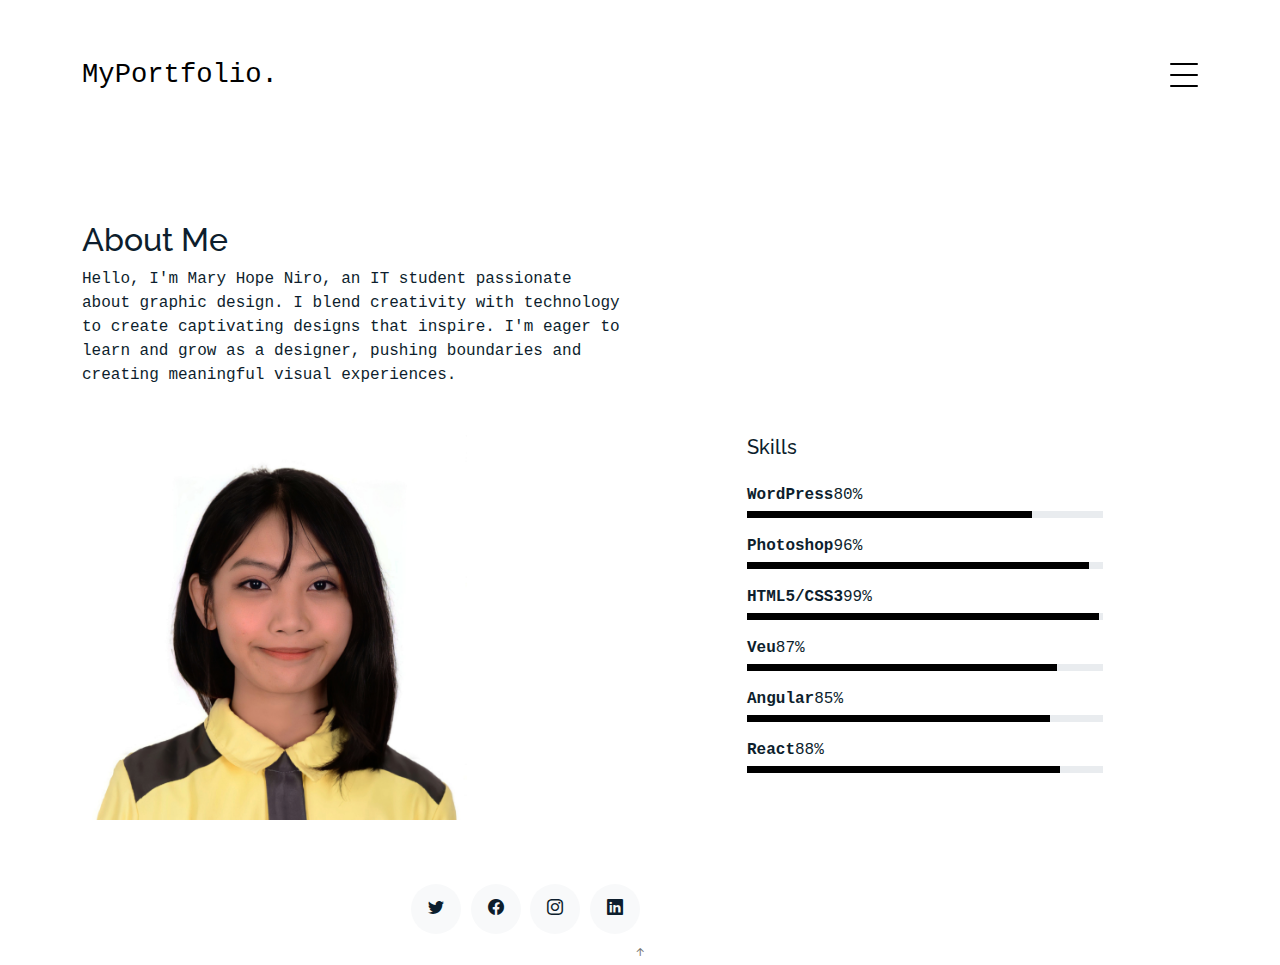
==== about.html @ 68e612ba "Add files via upload" ====
<!DOCTYPE html>
<html lang="en">

<head>
  <meta charset="utf-8">
  <meta content="width=device-width, initial-scale=1.0" name="viewport">

  <title>MyPortfolio Bootstrap Template - About</title>
  <meta content="" name="description">
  <meta content="" name="keywords">

  <!-- Favicons -->
  <link href="assets/img/favicon.png" rel="icon">
  <link href="assets/img/apple-touch-icon.png" rel="apple-touch-icon">

  <!-- Google Fonts -->
  <link href="https://fonts.googleapis.com/css?family=https://fonts.googleapis.com/css?family=Inconsolata:400,500,600,700|Raleway:400,400i,500,500i,600,600i,700,700i" rel="stylesheet">

  <!-- Vendor CSS Files -->
  <link href="assets/vendor/aos/aos.css" rel="stylesheet">
  <link href="assets/vendor/bootstrap/css/bootstrap.min.css" rel="stylesheet">
  <link href="assets/vendor/bootstrap-icons/bootstrap-icons.css" rel="stylesheet">
  <link href="assets/vendor/swiper/swiper-bundle.min.css" rel="stylesheet">

  <!-- Template Main CSS File -->
  <link href="assets/css/style.css" rel="stylesheet">
</head>

<body>

  <!-- ======= Navbar ======= -->
  <div class="collapse navbar-collapse custom-navmenu" id="main-navbar">
    <div class="container py-2 py-md-5">
      <div class="row align-items-start">
        <div class="col-md-2">
          <ul class="custom-menu">
            <li><a href="index.html">Home</a></li>
            <li class="active"><a href="about.html">About Me</a></li>
            <li><a href="cr.html">CharacterReference</a></li>
          </ul>
        </div>
        <div class="col-md-6 d-none d-md-block  mr-auto">
          <div class="tweet d-flex">
          </div>
        </div>
        <div class="col-md-4 d-none d-md-block">
        </div>
      </div>

    </div>
  </div>

  <nav class="navbar navbar-light custom-navbar">
    <div class="container">
      <a class="navbar-brand" href="index.html">MyPortfolio.</a>
      <a href="#" class="burger" data-bs-toggle="collapse" data-bs-target="#main-navbar">
        <span></span>
      </a>
    </div>
  </nav>

  <main id="main">

    <section class="section pb-5">
      <div class="container">
        <div class="row mb-5 align-items-end">
          <div class="col-md-6" data-aos="fade-up">

            <h2>About Me</h2>
            <p class="mb-0">Hello, I'm Mary Hope Niro, an IT student passionate about graphic design. I blend creativity with technology to create captivating designs that inspire. I'm eager to learn and grow as a designer, pushing boundaries and creating meaningful visual experiences.</p>
          </div>

        </div>

        <div class="row">
          <div class="col-md-4 ml-auto order-2" data-aos="fade-up">
            <h3 class="h3 mb-4">Skills</h3>
            <ul class="list-unstyled">
              <li class="mb-3">
                <div class="d-flex mb-1">
                  <strong>WordPress</strong>
                  <span class="ml-auto">80%</span>
                </div>
                <div class="progress custom-progress">
                  <div class="progress-bar" role="progressbar" style="width: 80%" aria-valuenow="80" aria-valuemin="0" aria-valuemax="100"></div>
                </div>
              </li>
              <li class="mb-3">
                <div class="d-flex mb-1">
                  <strong>Photoshop</strong>
                  <span class="ml-auto">96%</span>
                </div>
                <div class="progress custom-progress">
                  <div class="progress-bar" role="progressbar" style="width: 96%" aria-valuenow="96" aria-valuemin="0" aria-valuemax="100"></div>
                </div>
              </li>
              <li class="mb-3">
                <div class="d-flex mb-1">
                  <strong>HTML5/CSS3</strong>
                  <span class="ml-auto">99%</span>
                </div>
                <div class="progress custom-progress">
                  <div class="progress-bar" role="progressbar" style="width: 99%" aria-valuenow="99" aria-valuemin="0" aria-valuemax="100"></div>
                </div>
              </li>
              <li class="mb-3">
                <div class="d-flex mb-1">
                  <strong>Veu</strong>
                  <span class="ml-auto">87%</span>
                </div>
                <div class="progress custom-progress">
                  <div class="progress-bar" role="progressbar" style="width: 87%" aria-valuenow="87" aria-valuemin="0" aria-valuemax="100"></div>
                </div>
              </li>
              <li class="mb-3">
                <div class="d-flex mb-1">
                  <strong>Angular</strong>
                  <span class="ml-auto">85%</span>
                </div>
                <div class="progress custom-progress">
                  <div class="progress-bar" role="progressbar" style="width: 85%" aria-valuenow="85" aria-valuemin="0" aria-valuemax="100"></div>
                </div>
              </li>
              <li class="mb-3">
                <div class="d-flex mb-1">
                  <strong>React</strong>
                  <span class="ml-auto">88%</span>
                </div>
                <div class="progress custom-progress">
                  <div class="progress-bar" role="progressbar" style="width: 88%" aria-valuenow="88" aria-valuemin="0" aria-valuemax="100"></div>
                </div>
              </li>
            </ul>
          </div>

          <div class="col-md-7 mb-5 mb-md-0" data-aos="fade-up">
            <p><img src="assets/img/me.jpg" alt="Image" class="img-fluid" style="width: 60%;"></p>
          </div>

        </div>

      </div>

    </section>

  </main>
        <div class="col-sm-6 social text-md-end">
          <a href="#"><span class="bi bi-twitter"></span></a>
          <a href="#"><span class="bi bi-facebook"></span></a>
          <a href="#"><span class="bi bi-instagram"></span></a>
          <a href="#"><span class="bi bi-linkedin"></span></a>
        </div>
      </div>
    </div>
  </footer>

  <a href="#" class="back-to-top d-flex align-items-center justify-content-center"><i class="bi bi-arrow-up-short"></i></a>

  <!-- Vendor JS Files -->
  <script src="assets/vendor/aos/aos.js"></script>
  <script src="assets/vendor/bootstrap/js/bootstrap.bundle.min.js"></script>
  <script src="assets/vendor/isotope-layout/isotope.pkgd.min.js"></script>
  <script src="assets/vendor/swiper/swiper-bundle.min.js"></script>
  <script src="assets/vendor/php-email-form/validate.js"></script>

  <!-- Template Main JS File -->
  <script src="assets/js/main.js"></script>

</body>

</html>
---- assets/css/style.css ----
body {
  font-family: "Inconsolata", monospace;
  color: #0d1e2d;
}

a {
  color: #777;
  text-decoration: none;
}

a:hover {
  color: #000;
}

h1,
h2,
h3,
h4,
h5,
h6,
.font-heading {
  font-family: "Raleway", sans-serif;
}

.section {
  padding: 7rem 0;
}

.filters a {
  text-decoration: none;
  color: #000;
  display: inline-block;
  padding-left: 10px;
  padding-right: 10px;
  position: relative;
}

.filters a:hover,
.filters a:focus,
.filters a:active {
  text-decoration: none;
}

.filters a:hover:before {
  content: "";
  position: absolute;
  left: 10px;
  right: 10px;
  bottom: 0;
  height: 1px;
  background-color: #000;
}

.filters a.active {
  color: #000;
}

.filters a.active:before {
  content: "";
  position: absolute;
  left: 10px;
  right: 10px;
  bottom: 0;
  height: 1px;
  background-color: #000;
}

.item {
  border: none;
  margin-bottom: 30px;
}

.item .item-wrap {
  display: block;
  position: relative;
  overflow: hidden;
}

.item .item-wrap:after {
  z-index: 2;
  position: absolute;
  content: "";
  top: 0;
  left: 0;
  right: 0;
  bottom: 0;
  background: rgba(0, 0, 0, 0.4);
  visibility: hidden;
  opacity: 0;
  transition: 0.3s all ease-in-out;
}

.item .item-wrap img {
  transition: 0.3s transform ease;
  transform: scale(1);
}

.item .item-wrap>.work-info {
  position: absolute;
  top: 50%;
  width: 100%;
  text-align: center;
  z-index: 3;
  transform: translateY(-50%);
  color: #fff;
  opacity: 0;
  visibility: hidden;
  margin-top: 20px;
  transition: 0.3s all ease;
}

.item .item-wrap>.work-info h3 {
  font-size: 20px;
  margin-bottom: 0;
}

.item .item-wrap>.work-info span {
  font-size: 14px;
  text-transform: uppercase;
  letter-spacing: 0.2rem;
}

.item .item-wrap:hover {
  text-decoration: none;
}

.item .item-wrap:hover img {
  transform: scale(1.05);
}

.item .item-wrap:hover:after {
  opacity: 1;
  visibility: visible;
}

.item .item-wrap:hover .work-info {
  margin-top: 0px;
  opacity: 1;
  visibility: visible;
}

.testimonial-wrap {
  padding: 50px 50px 80px 50px;
  background: #eceff2;
}

.testimonial-wrap .testimonial {
  text-align: center;
  max-width: 500px;
  margin: 0 auto;
}

.testimonial-wrap .testimonial img {
  border-radius: 50%;
  width: 120px;
  margin: 0 auto 30px auto;
}

.testimonial-wrap .testimonial blockquote p {
  font-size: 20px;
}

.h3 {
  font-size: 20px;
}

.h4 {
  font-size: 16px;
}

.heading {
  font-size: 28px;
}

.readmore {
  display: inline-block;
  border: 1px solid #000;
  padding: 10px 15px;
  font-size: 12px;
  text-transform: uppercase;
  color: #000;
  transition: 0.2s all ease;
  font-weight: 700;
}

.readmore:active,
.readmore:focus,
.readmore:hover {
  outline: none;
}

.readmore:hover {
  color: #fff;
  text-decoration: none;
  background: #000;
}

.testimonials-slider .swiper-pagination {
  margin-top: -60px;
  position: relative;
}

.testimonials-slider .swiper-pagination .swiper-pagination-bullet {
  width: 12px;
  height: 12px;
  background-color: rgba(13, 30, 45, 0.3);
  opacity: 1;
}

.testimonials-slider .swiper-pagination .swiper-pagination-bullet-active {
  background-color: rgba(13, 30, 45, 0.6);
}

.sticky-content {
  position: sticky;
  position: -webkit-sticky;
  top: 0;
  /* required */
}

.list-line li {
  margin-bottom: 10px;
  position: relative;
  padding-left: 30px;
}

.list-line li:before {
  content: "";
  position: absolute;
  left: 0;
  top: 0.7rem;
  width: 10px;
  height: 2px;
  background: #000;
}

.form-control {
  border-radius: 0;
  background: #f8f9fa;
  border: 1px solid transparent;
  padding-top: 10px !important;
  padding-bottom: 10px !important;
}

.form-control:active,
.form-control:focus {
  background: #eff1f4;
  outline: none;
  box-shadow: none;
  border: 1px solid transparent;
}

.custom-progress {
  height: 7px;
  border-radius: 0;
}

.custom-progress .progress-bar {
  background: #000;
}

/* Services */
.services i {
  font-size: 40px;
}

.services h4 {
  padding-top: 10px;
}

/* Contact Form */
.php-email-form .error-message {
  display: none;
  color: #fff;
  background: #ed3c0d;
  text-align: left;
  padding: 15px;
  font-weight: 600;
}

.php-email-form .error-message br+br {
  margin-top: 25px;
}

.php-email-form .sent-message {
  display: none;
  color: #fff;
  background: #18d26e;
  text-align: center;
  padding: 15px;
  font-weight: 600;
}

.php-email-form .loading {
  display: none;
  background: #fff;
  text-align: center;
  padding: 15px;
}

.php-email-form .loading:before {
  content: "";
  display: inline-block;
  border-radius: 50%;
  width: 24px;
  height: 24px;
  margin: 0 10px -6px 0;
  border: 3px solid #18d26e;
  border-top-color: #eee;
  animation: animate-loading 1s linear infinite;
}

@keyframes animate-loading {
  0% {
    transform: rotate(0deg);
  }

  100% {
    transform: rotate(360deg);
  }
}

/*--------------------------------------------------------------
# Header
--------------------------------------------------------------*/
/* Custom Navmenu */
.custom-navmenu {
  background: #0d1e2d;
}

.custom-navmenu .custom-menu,
.custom-navmenu .custom-menu li {
  padding: 0;
  margin: 0;
  list-style: none;
}

.custom-navmenu .custom-menu li {
  margin-bottom: 0;
  font-size: 20px;
}

.custom-navmenu .custom-menu li a {
  color: #fff;
  padding: 10px 0 !important;
}

.custom-navmenu .custom-menu li a:hover {
  text-decoration: none;
}

.custom-navmenu .custom-menu li.active a {
  text-decoration: underline;
}

.custom-navmenu h3 {
  font-size: 20px;
  color: #fff;
}

.custom-navmenu p {
  color: rgba(255, 255, 255, 0.6);
}

.custom-navmenu a {
  color: rgba(255, 255, 255, 0.7);
}

.custom-navmenu a:hover {
  color: #fff;
}

/* Custom Navbar */
.custom-navbar {
  padding-top: 50px;
  width: 100%;
}

@media (max-width: 780px) {
  .custom-navbar>.container {
    padding-right: 0;
    padding-left: 0;
  }
}

.custom-navbar .navbar-brand {
  font-size: 1.7rem;
}

/* Burger */
.burger {
  width: 28px;
  height: 32px;
  cursor: pointer;
  position: relative;
}

.burger:before,
.burger span,
.burger:after {
  width: 100%;
  height: 2px;
  display: block;
  background: #000;
  border-radius: 2px;
  position: absolute;
  opacity: 1;
}

.burger:before,
.burger:after {
  transition: top 0.35s cubic-bezier(0.23, 1, 0.32, 1), transform 0.35s cubic-bezier(0.23, 1, 0.32, 1), opacity 0.35s cubic-bezier(0.23, 1, 0.32, 1), background-color 1.15s cubic-bezier(0.86, 0, 0.07, 1);
  -webkit-transition: top 0.35s cubic-bezier(0.23, 1, 0.32, 1), -webkit-transform 0.35s cubic-bezier(0.23, 1, 0.32, 1), opacity 0.35s cubic-bezier(0.23, 1, 0.32, 1), background-color 1.15s cubic-bezier(0.86, 0, 0.07, 1);
  content: "";
}

.burger:before {
  top: 4px;
}

.burger span {
  top: 15px;
}

.burger:after {
  top: 26px;
}

/* Hover */
.burger:hover:before {
  top: 7px;
}

.burger:hover:after {
  top: 23px;
}

/* Click */
.burger.active span {
  opacity: 0;
}

.burger.active:before,
.burger.active:after {
  top: 40%;
}

.burger.active:before {
  transform: rotate(45deg);
}

.burger.active:after {
  transform: rotate(-45deg);
}

.burger:focus {
  outline: none;
}

/*--------------------------------------------------------------
# Footer
--------------------------------------------------------------*/
.footer {
  padding: 0 0 4rem 0;
}

.footer a {
  color: #000;
}

.social a {
  display: inline-block;
  width: 50px;
  height: 50px;
  border-radius: 50%;
  background: #f8f9fa;
  position: relative;
  text-align: center;
  color: #0d1e2d;
}

.social a span {
  display: inline-block;
  left: 50%;
  position: absolute;
  top: 50%;
  transform: translate(-50%, -50%);
}

.social a:hover {
  color: #000;
}
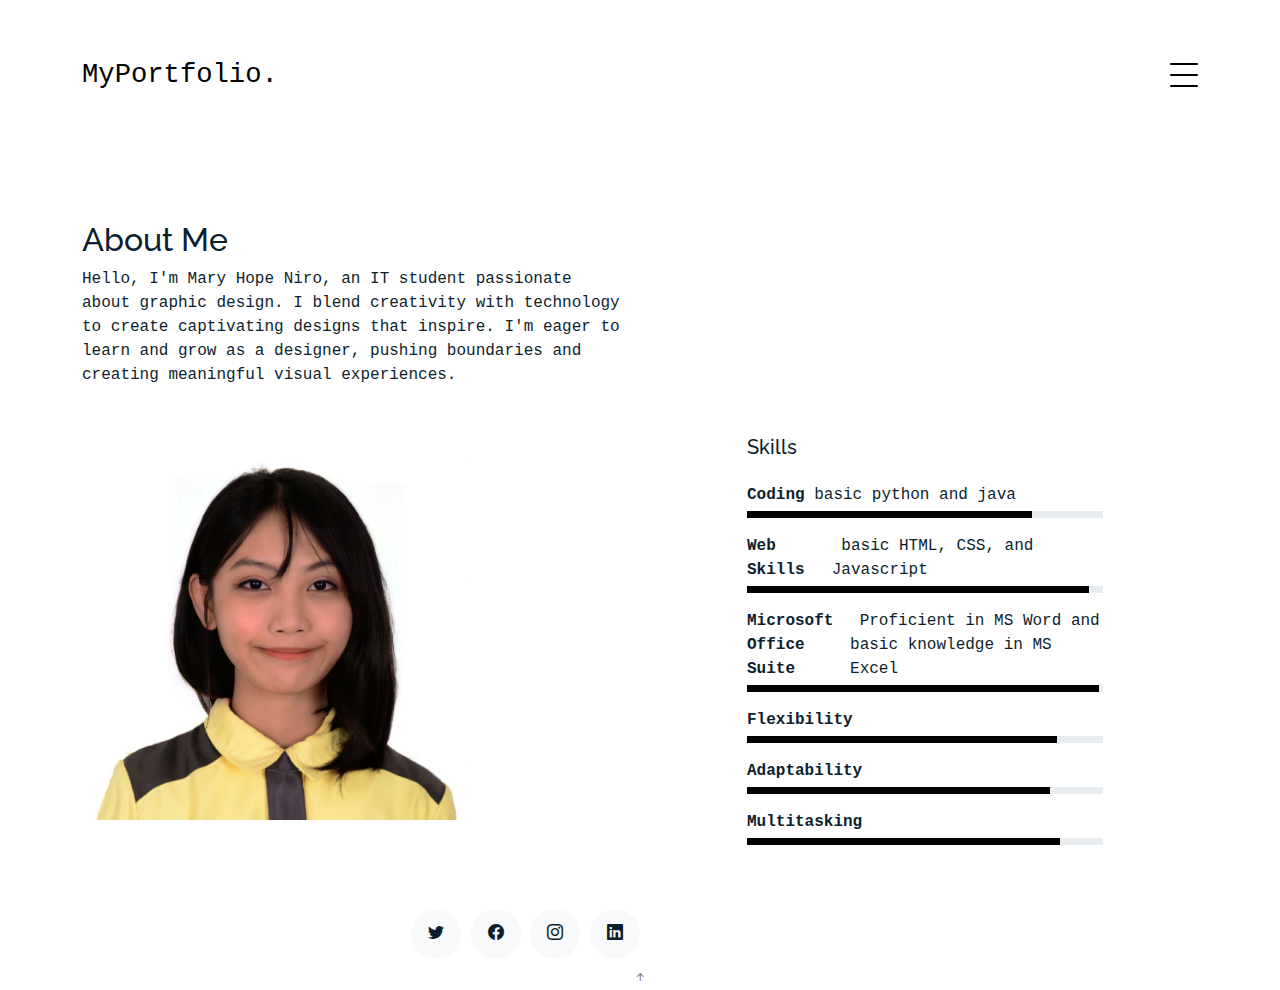
==== commit dbf4569b: "Update about.html" ====
--- a/about.html
+++ b/about.html
@@ -78,8 +78,8 @@
             <ul class="list-unstyled">
               <li class="mb-3">
                 <div class="d-flex mb-1">
-                  <strong>WordPress</strong>
-                  <span class="ml-auto">80%</span>
+                  <strong>Coding</strong>
+                  <span class="ml-auto">&nbsp;basic python and java</span>
                 </div>
                 <div class="progress custom-progress">
                   <div class="progress-bar" role="progressbar" style="width: 80%" aria-valuenow="80" aria-valuemin="0" aria-valuemax="100"></div>
@@ -87,8 +87,8 @@
               </li>
               <li class="mb-3">
                 <div class="d-flex mb-1">
-                  <strong>Photoshop</strong>
-                  <span class="ml-auto">96%</span>
+                  <strong>Web Skills</strong>
+                  <span class="ml-auto">&nbsp;basic HTML, CSS, and Javascript</span>
                 </div>
                 <div class="progress custom-progress">
                   <div class="progress-bar" role="progressbar" style="width: 96%" aria-valuenow="96" aria-valuemin="0" aria-valuemax="100"></div>
@@ -96,8 +96,8 @@
               </li>
               <li class="mb-3">
                 <div class="d-flex mb-1">
-                  <strong>HTML5/CSS3</strong>
-                  <span class="ml-auto">99%</span>
+                  <strong>Microsoft Office Suite</strong>
+                  <span class="ml-auto">&nbsp;Proficient in MS Word and basic knowledge in MS Excel</span>
                 </div>
                 <div class="progress custom-progress">
                   <div class="progress-bar" role="progressbar" style="width: 99%" aria-valuenow="99" aria-valuemin="0" aria-valuemax="100"></div>
@@ -105,8 +105,7 @@
               </li>
               <li class="mb-3">
                 <div class="d-flex mb-1">
-                  <strong>Veu</strong>
-                  <span class="ml-auto">87%</span>
+                  <strong>Flexibility</strong>
                 </div>
                 <div class="progress custom-progress">
                   <div class="progress-bar" role="progressbar" style="width: 87%" aria-valuenow="87" aria-valuemin="0" aria-valuemax="100"></div>
@@ -114,8 +113,7 @@
               </li>
               <li class="mb-3">
                 <div class="d-flex mb-1">
-                  <strong>Angular</strong>
-                  <span class="ml-auto">85%</span>
+                  <strong>Adaptability</strong>
                 </div>
                 <div class="progress custom-progress">
                   <div class="progress-bar" role="progressbar" style="width: 85%" aria-valuenow="85" aria-valuemin="0" aria-valuemax="100"></div>
@@ -123,8 +121,7 @@
               </li>
               <li class="mb-3">
                 <div class="d-flex mb-1">
-                  <strong>React</strong>
-                  <span class="ml-auto">88%</span>
+                  <strong>Multitasking</strong>
                 </div>
                 <div class="progress custom-progress">
                   <div class="progress-bar" role="progressbar" style="width: 88%" aria-valuenow="88" aria-valuemin="0" aria-valuemax="100"></div>
@@ -145,10 +142,10 @@
 
   </main>
         <div class="col-sm-6 social text-md-end">
-          <a href="#"><span class="bi bi-twitter"></span></a>
-          <a href="#"><span class="bi bi-facebook"></span></a>
-          <a href="#"><span class="bi bi-instagram"></span></a>
-          <a href="#"><span class="bi bi-linkedin"></span></a>
+          <a href=""><span class="bi bi-twitter"></span></a>
+          <a href="https://www.facebook.com/nirohope?mibextid=ZbWKwL"><span class="bi bi-facebook"></span></a>
+          <a href="https://www.instagram.com/nirohopee?igsh=MTljOXh1dzZmMTFyZQ=="><span class="bi bi-instagram"></span></a>
+          <a href="https://www.linkedin.com/in/hope-niro-6b91b3300/"><span class="bi bi-linkedin"></span></a>
         </div>
       </div>
     </div>
@@ -168,4 +165,4 @@
 
 </body>
 
-</html>+</html>
